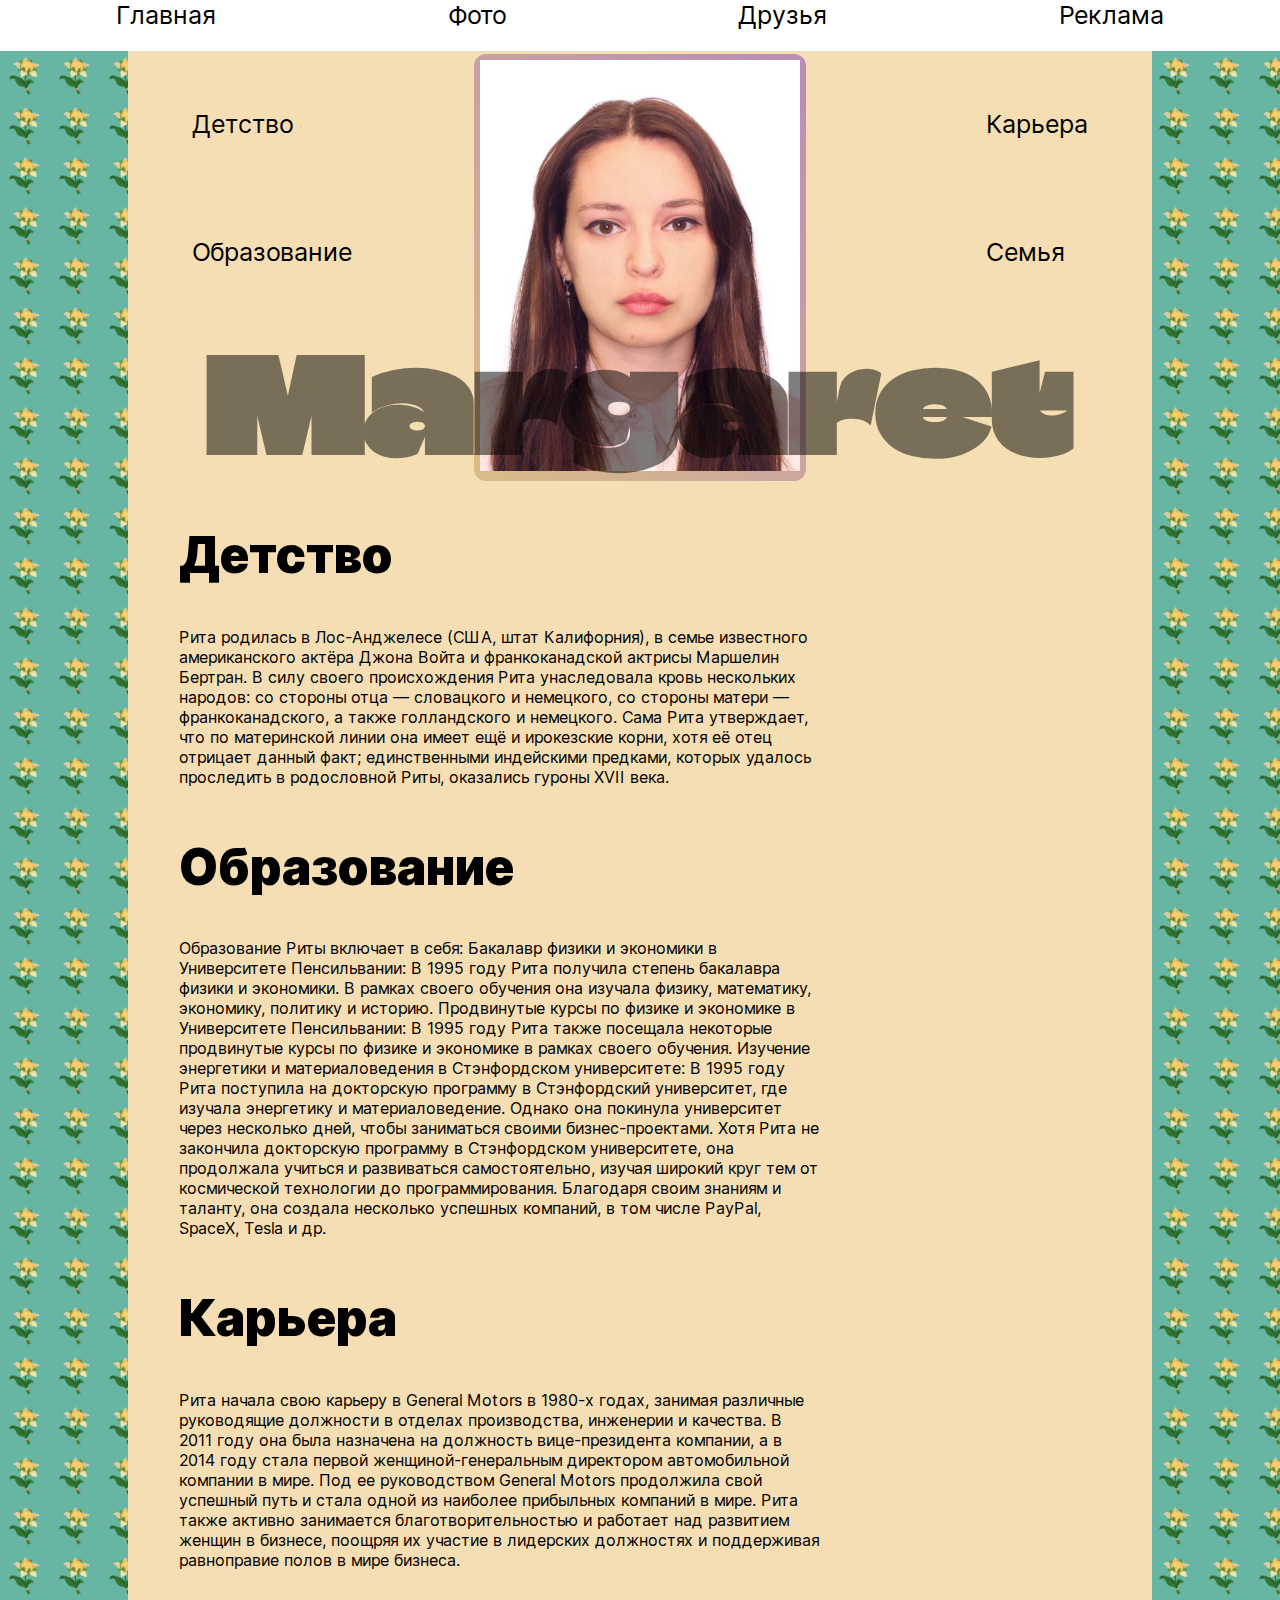
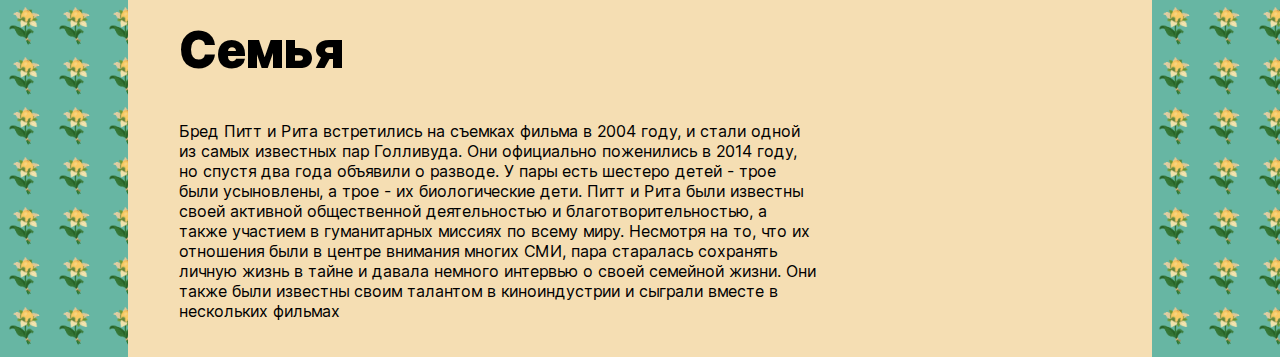
==== index.html @ d25298d2 "added two pages" ====
<!DOCTYPE html>
<html lang="ru">
  <head>
    <meta charset="UTF-8" />
    <meta http-equiv="X-UA-Compatible" content="IE=edge" />
    <meta name="viewport" content="width=device-width, initial-scale=1.0" />
    <link rel="stylesheet" href="./style.css" />
    <title>Маргарита</title>
  </head>
  <body class="page">
    <header class="header">
      <a href="./index.html" class="link header__main">Главная</a>
      <a href="./photo.html" class="link header__photo">Фото</a>
      <a href="./friends.html" class="link header__photo">Друзья</a>
      <a href="./add.html" class="link header__photo">Реклама</a>
    </header>
    <div class="page__container">
      <section class="about">
        <h1 class="about__title">Margaret</h1>
        <div class="about__main">
          <div class="block first-block">
            <a href="#child" class="link about__child">Детcтво</a>
            <a href="#study" class="link about study">Образование</a>
          </div>
          <div class="block second-block">
            <a href="#career" class="link about_career">Карьера</a>
            <a href="#family" class="link about__family">Семья</a>
          </div>
        </div>
        <div class="about__photo">
          <img class="photo" src="./IMG_5726.JPG" alt="Рита" />
        </div>
      </section>
      <section class="bio-container child">
        <a name="child"></a>
        <h2 class="section__title">Детство</h2>
        <p class="section__description">
          Рита родилась в Лос-Анджелесе (США, штат Калифорния), в семье
          известного американского актёра Джона Войта и франкоканадской актрисы
          Маршелин Бертран. В силу своего происхождения Рита унаследовала кровь
          нескольких народов: со стороны отца — словацкого и немецкого, со
          стороны матери — франкоканадского, а также голландского и немецкого.
          Сама Рита утверждает, что по материнской линии она имеет ещё и
          ирокезские корни, хотя её отец отрицает данный факт; единственными
          индейскими предками, которых удалось проследить в родословной Риты,
          оказались гуроны XVII века.
        </p>
      </section>
      <section class="bio-container study">
        <a name="study"></a>
        <h2 class="section__title">Образование</h2>
        <p class="section__description">
          Образование Риты включает в себя: Бакалавр физики и экономики в
          Университете Пенсильвании: В 1995 году Рита получила степень бакалавра
          физики и экономики. В рамках своего обучения она изучала физику,
          математику, экономику, политику и историю. Продвинутые курсы по физике
          и экономике в Университете Пенсильвании: В 1995 году Рита также
          посещала некоторые продвинутые курсы по физике и экономике в рамках
          своего обучения. Изучение энергетики и материаловедения в Стэнфордском
          университете: В 1995 году Рита поступила на докторскую программу в
          Стэнфордский университет, где изучала энергетику и материаловедение.
          Однако она покинула университет через несколько дней, чтобы заниматься
          своими бизнес-проектами. Хотя Рита не закончила докторскую программу в
          Стэнфордском университете, она продолжала учиться и развиваться
          самостоятельно, изучая широкий круг тем от космической технологии до
          программирования. Благодаря своим знаниям и таланту, она создала
          несколько успешных компаний, в том числе PayPal, SpaceX, Tesla и др.
        </p>
      </section>
      <section class="bio-container career">
        <a name="career"></a>
        <h2 class="section__title">Карьера</h2>
        <p class="section__description">
          Рита начала свою карьеру в General Motors в 1980-х годах, занимая
          различные руководящие должности в отделах производства, инженерии и
          качества. В 2011 году она была назначена на должность вице-президента
          компании, а в 2014 году стала первой женщиной-генеральным директором
          автомобильной компании в мире. Под ее руководством General Motors
          продолжила свой успешный путь и стала одной из наиболее прибыльных
          компаний в мире. Рита также активно занимается благотворительностью и
          работает над развитием женщин в бизнесе, поощряя их участие в
          лидерских должностях и поддерживая равноправие полов в мире бизнеса.
        </p>
      </section>
      <section class="bio-container family">
        <a name="family"></a>
        <h2 class="section__title">Cемья</h2>
        <p class="section__description">
          Бред Питт и Рита встретились на съемках фильма в 2004 году, и стали
          одной из самых известных пар Голливуда. Они официально поженились в
          2014 году, но спустя два года объявили о разводе. У пары есть шестеро
          детей - трое были усыновлены, а трое - их биологические дети. Питт и
          Рита были известны своей активной общественной деятельностью и
          благотворительностью, а также участием в гуманитарных миссиях по всему
          миру. Несмотря на то, что их отношения были в центре внимания многих
          СМИ, пара старалась сохранять личную жизнь в тайне и давала немного
          интервью о своей семейной жизни. Они также были известны своим
          талантом в киноиндустрии и сыграли вместе в нескольких фильмах
        </p>
      </section>
    </div>
  </body>
  <script src="./script.js"></script>
</html>
---- style.css ----
@import url(./fonts.css);
.page {
  background-image: url(./IMG_3030.PNG);
  background-size: contain;
  height: 50px;
  margin: 0;
  font-family: 'inter';
}

.page__container {
  width: 80vw;
  min-height: 100vh;
  background-color: wheat;
  margin: 0 auto;
}

.header {
  position: fixed;
  width: 100%;
  height: 4vw;
  background-color: white;
  margin: 0 auto;
  z-index: 5;
  display: flex;
  justify-content: space-around;
}

.about {
  padding-top: 60px;
  display: flex;
  justify-content: center;
}

.about__title {
  font-family: 'ClimateCrisis-Regular', Arial, sans-serif;
  font-style: normal;
  font-size: 10vw;
  position: absolute;
  z-index: 3;
  opacity: 0.5;
  margin: 0;
  margin-top: 20vw;
}

.about__main {
  position: absolute;
  display: flex;
  width: 70%;
  height: 20vw;
  justify-content: space-between;
}

.block {
  display: flex;
  flex-direction: column;
  justify-content: space-around;
}

.link {
  font-family: 'inter';
  padding: 0;
  text-decoration: none;
  color: black;
  font-size: 25px;
}
@media screen and (max-width: 770px) {
  .link {
    font-size: 3vw;
  }
}

.photo {
  width: 25vw;
}

.about__photo {
  --borderWidth: 6px;
  position: relative;
  border-radius: var(--borderWidth);
  z-index: 2;
}
.about__photo:after {
  content: '';
  position: absolute;
  top: calc(-1 * var(--borderWidth));
  left: calc(-1 * var(--borderWidth));
  height: calc(100% + var(--borderWidth) * 2);
  width: calc(100% + var(--borderWidth) * 2);
  background: linear-gradient(45deg, #fdf14d, #9e62e7);
  border-radius: calc(2 * var(--borderWidth));
  z-index: -1;
  animation: animatedgradient 3s ease alternate infinite;
  background-size: 300% 300%;
}

@keyframes animatedgradient {
  0% {
    background-position: 0% 50%;
  }
  50% {
    background-position: 100% 50%;
  }
  100% {
    background-position: 0% 50%;
  }
}

.bio-container {
  width: 90%;
  margin: 50px auto 0;
}

.section__title {
  font-size: 50px;
  font-weight: 900;
}

.section__description {
  max-width: 50vw;
}
@media screen and (max-width: 700px) {
  .section__description {
    min-width: 70vw;
  }
}
.family {
  padding-bottom: 20px;
}

.photo__grid {
  padding-top: 5vw;
  padding-bottom: 1vw;
  margin: 0 auto;
  display: grid;
  gap: 10px;
  width: 90%;
  grid-template-columns: repeat(3, 1fr);
  grid-template-rows: repeat(3, 1fr);
}

.photo__item {
  width: 100%;
  height: 100%;
  object-fit: cover;
}

@media screen and (max-width: 861px) {
  .photo__grid {
    grid-template-columns: repeat(2, 1fr);
    grid-template-rows: repeat(5, 1fr);
  }
}
@media screen and (max-width: 565px) {
  .photo__grid {
    grid-template-columns: repeat(1, 1fr);
    grid-template-rows: repeat(9, 1fr);
  }
}
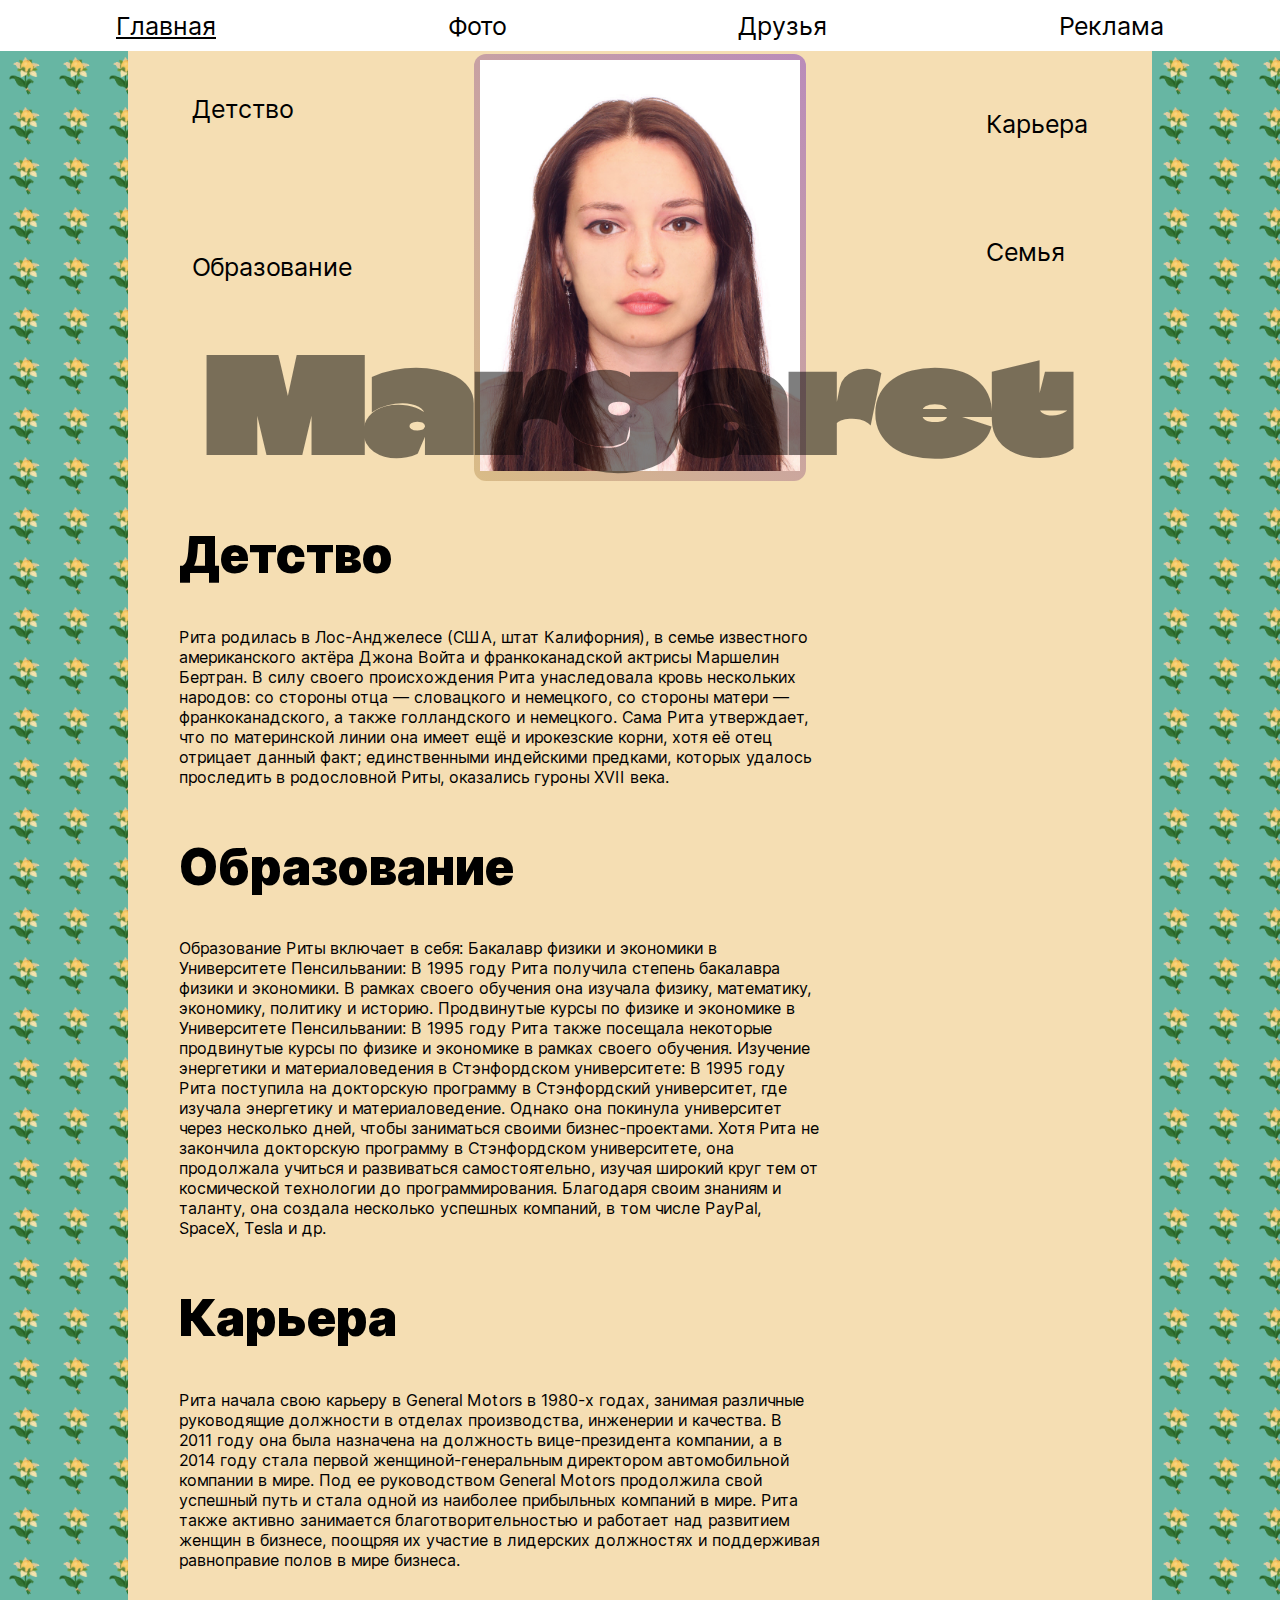
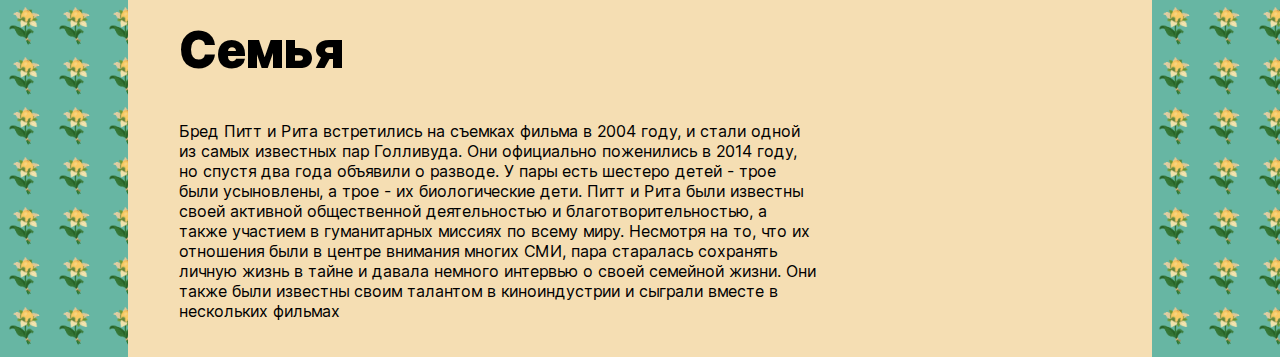
==== commit a70cbdd7: "added 2 pages" ====
--- a/index.html
+++ b/index.html
@@ -9,7 +9,7 @@
   </head>
   <body class="page">
     <header class="header">
-      <a href="./index.html" class="link header__main">Главная</a>
+      <a href="./index.html" class="underscore header__main">Главная</a>
       <a href="./photo.html" class="link header__photo">Фото</a>
       <a href="./friends.html" class="link header__photo">Друзья</a>
       <a href="./add.html" class="link header__photo">Реклама</a>
@@ -99,6 +99,6 @@
         </p>
       </section>
     </div>
+    <script src="./script.js"></script>
   </body>
-  <script src="./script.js"></script>
 </html>
--- a/style.css
+++ b/style.css
@@ -6,6 +6,20 @@
   margin: 0;
   font-family: 'inter';
 }
+.underscore {
+  text-decoration: underline;
+  color: black;
+  font-size: 25px;
+  font-family: 'inter';
+}
+
+.link {
+  font-family: 'inter';
+  padding: 0;
+  text-decoration: none;
+  color: black;
+  font-size: 25px;
+}
 
 .page__container {
   width: 80vw;
@@ -23,6 +37,7 @@
   z-index: 5;
   display: flex;
   justify-content: space-around;
+  align-items: center;
 }
 
 .about {
@@ -56,13 +71,6 @@
   justify-content: space-around;
 }
 
-.link {
-  font-family: 'inter';
-  padding: 0;
-  text-decoration: none;
-  color: black;
-  font-size: 25px;
-}
 @media screen and (max-width: 770px) {
   .link {
     font-size: 3vw;
@@ -156,3 +164,121 @@
     grid-template-rows: repeat(9, 1fr);
   }
 }
+
+.friends {
+  padding-top: 80px;
+  padding-bottom: 50px;
+  margin: 0 auto;
+  width: calc(100% - 2vw);
+  display: grid;
+  grid-template-rows: repeat(3, 350px);
+  grid-template-columns: repeat(3, 1fr);
+  gap: 30px;
+}
+@media screen and (max-width: 890px) {
+  .friends {
+    padding-top: 5vw;
+    grid-template-rows: repeat(4, 350px);
+    grid-template-columns: repeat(2, 1fr);
+  }
+}
+@media screen and (max-width: 640px) {
+  .friends {
+    grid-template-rows: repeat(4, 1fr);
+    grid-template-columns: repeat(2, 1fr);
+    gap: 10px;
+  }
+}
+.friend {
+  padding-bottom: 30px;
+  background-color: white;
+  border-radius: 10px;
+  overflow: hidden;
+}
+@media screen and (max-width: 449px) {
+  .friend {
+    padding-bottom: 45px;
+  }
+}
+
+.friend__photo {
+  width: 100%;
+  height: 100%;
+  object-fit: cover;
+}
+
+.friend__name {
+  margin: 0;
+  font-size: 16px;
+  text-align: center;
+}
+
+.no-add {
+  padding-top: 100px;
+  display: flex;
+  flex-direction: column;
+  justify-content: space-around;
+  align-items: center;
+}
+
+.no-add__text {
+  text-align: center;
+  margin: 0;
+  padding-bottom: 100px;
+}
+
+.no-add__button {
+  width: 100px;
+  height: 50px;
+}
+
+.popup {
+  background-color: rgba(0, 0, 0, 0.3);
+  display: none;
+  justify-content: center;
+  align-items: center;
+  width: 100%;
+  height: 100%;
+  position: fixed;
+  top: 0;
+  bottom: 0;
+  right: 0;
+  left: 0;
+  z-index: 10;
+}
+.popup__opened {
+  display: flex;
+}
+
+.popup__container {
+  background-color: #fdf14d;
+  border-radius: 30px;
+  width: 20%;
+  display: flex;
+  flex-direction: column;
+  text-align: center;
+  align-items: center;
+}
+@media screen and (max-width: 1121px) {
+  .popup__container {
+    width: 25%;
+  }
+}
+@media screen and (max-width: 844px) {
+  .popup__container {
+    width: 40%;
+  }
+}
+@media screen and (max-width: 578px) {
+  .popup__container {
+    width: 60%;
+  }
+}
+.popup__input {
+  width: 50%;
+  margin-bottom: 10px;
+}
+
+.popup__functions {
+  margin-bottom: 10px;
+}
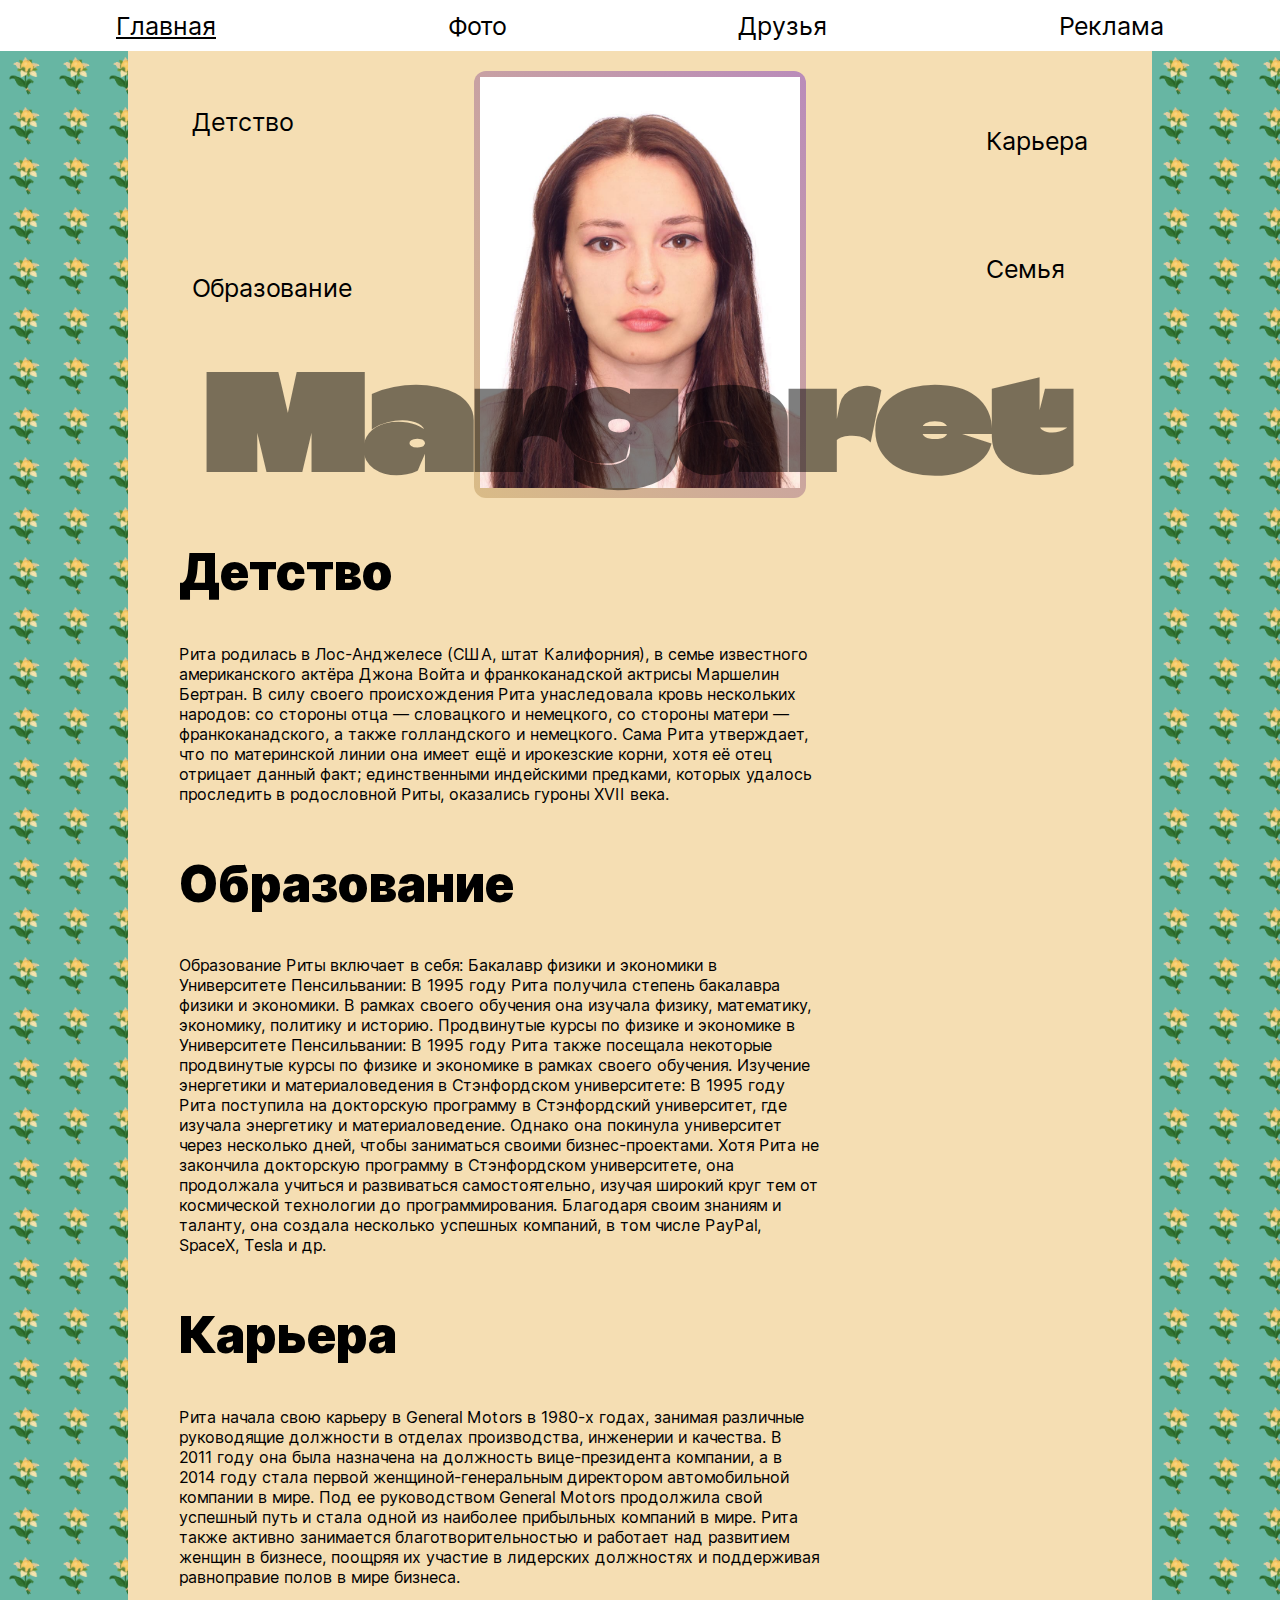
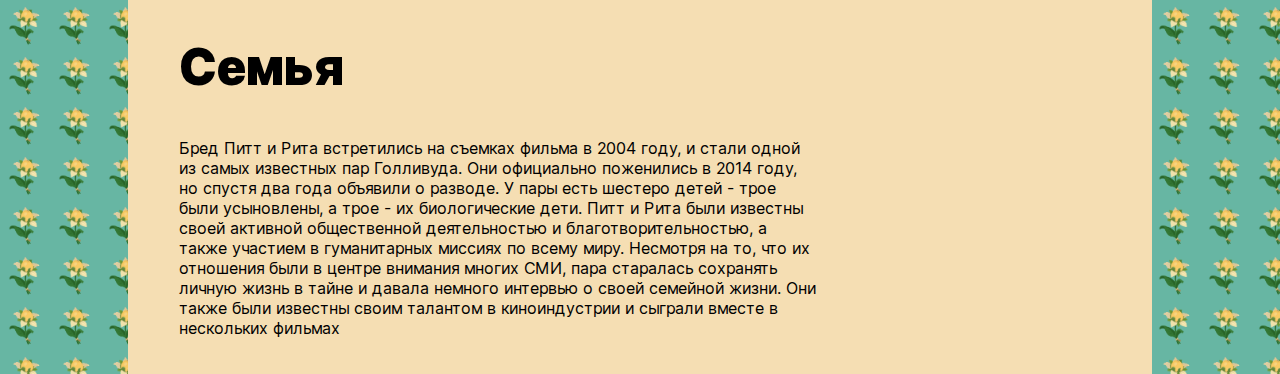
==== commit e8475fde: "desing changes" ====
--- a/index.html
+++ b/index.html
@@ -28,7 +28,7 @@
           </div>
         </div>
         <div class="about__photo">
-          <img class="photo" src="./IMG_5726.JPG" alt="Рита" />
+          <img class="photo" src="./images/rita.jpg" alt="Рита" />
         </div>
       </section>
       <section class="bio-container child">
--- a/style.css
+++ b/style.css
@@ -1,6 +1,6 @@
 @import url(./fonts.css);
 .page {
-  background-image: url(./IMG_3030.PNG);
+  background-image: url(./images/flowers.png);
   background-size: contain;
   height: 50px;
   margin: 0;
@@ -20,7 +20,17 @@
   color: black;
   font-size: 25px;
 }
-
+@media screen and (max-width: 770px) {
+  .link {
+    font-size: 3vw;
+  }
+}
+
+@media screen and (max-width: 770px) {
+  .underscore {
+    font-size: 3vw;
+  }
+}
 .page__container {
   width: 80vw;
   min-height: 100vh;
@@ -41,11 +51,15 @@
 }
 
 .about {
-  padding-top: 60px;
+  padding-top: 80px;
   display: flex;
   justify-content: center;
 }
-
+@media screen and (max-width: 1314px) {
+  .about {
+    padding-top: 6vw;
+  }
+}
 .about__title {
   font-family: 'ClimateCrisis-Regular', Arial, sans-serif;
   font-style: normal;
@@ -69,12 +83,6 @@
   display: flex;
   flex-direction: column;
   justify-content: space-around;
-}
-
-@media screen and (max-width: 770px) {
-  .link {
-    font-size: 3vw;
-  }
 }
 
 .photo {
@@ -122,6 +130,12 @@
   font-size: 50px;
   font-weight: 900;
 }
+@media screen and (max-width: 516px) {
+  .section__title {
+    font-size: 25px;
+    font-weight: 900;
+  }
+}
 
 .section__description {
   max-width: 50vw;
@@ -169,11 +183,11 @@
   padding-top: 80px;
   padding-bottom: 50px;
   margin: 0 auto;
-  width: calc(100% - 2vw);
+  width: calc(100% - 4vw);
   display: grid;
   grid-template-rows: repeat(3, 350px);
   grid-template-columns: repeat(3, 1fr);
-  gap: 30px;
+  gap: 20px 30px;
 }
 @media screen and (max-width: 890px) {
   .friends {
@@ -186,7 +200,7 @@
   .friends {
     grid-template-rows: repeat(4, 1fr);
     grid-template-columns: repeat(2, 1fr);
-    gap: 10px;
+    gap: 10px 20px;
   }
 }
 .friend {
